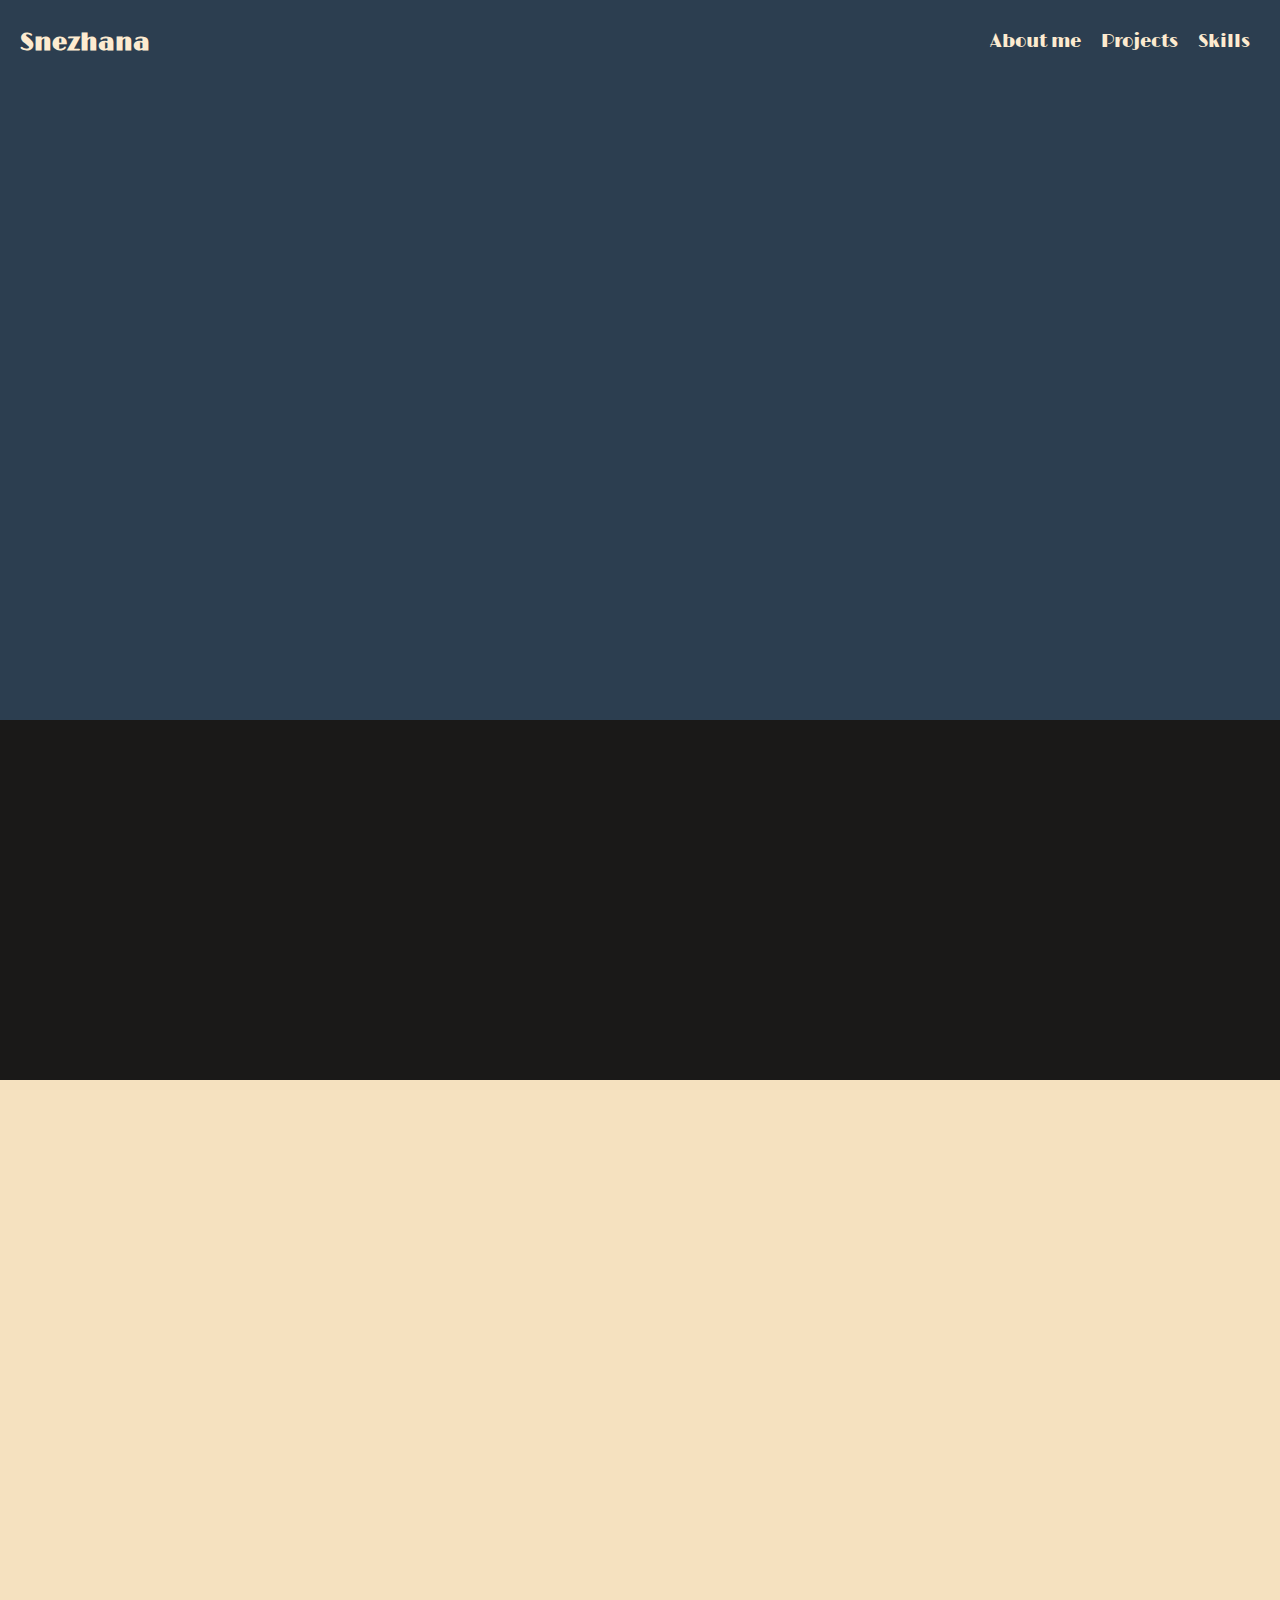
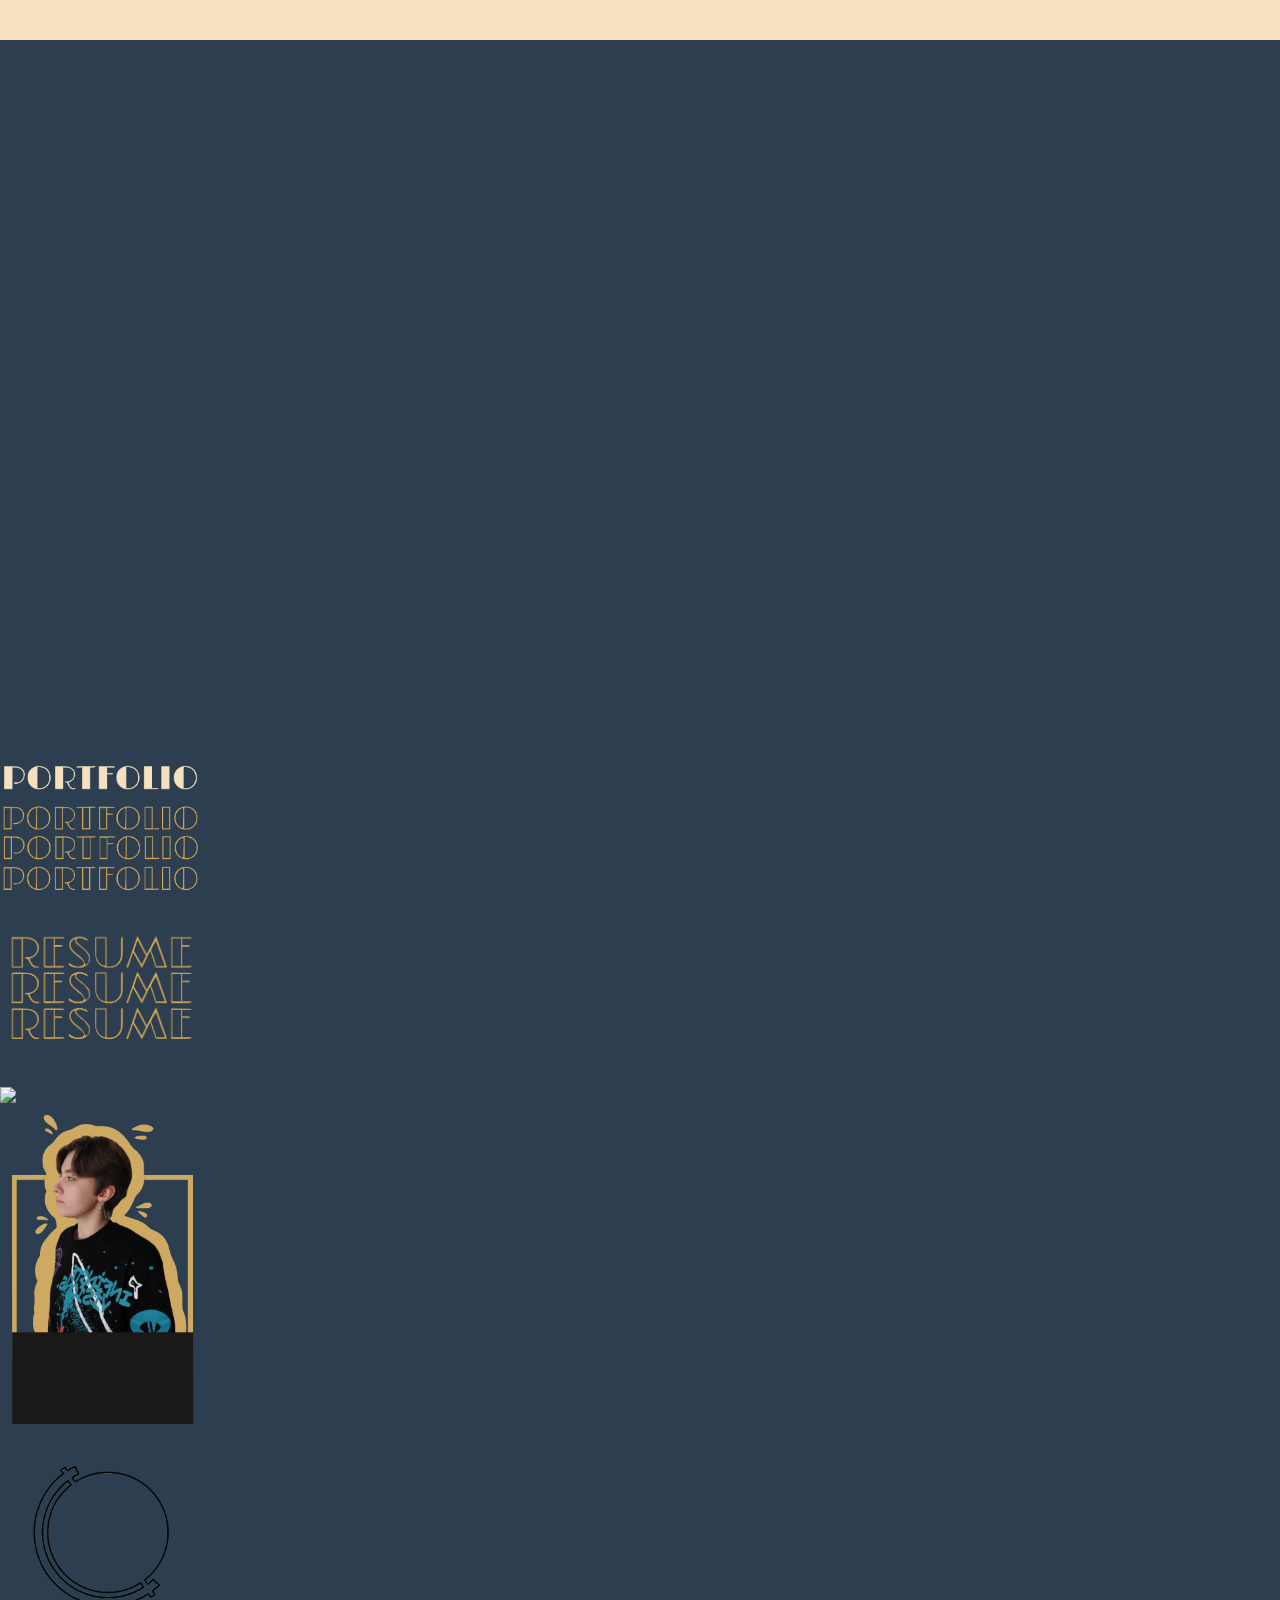
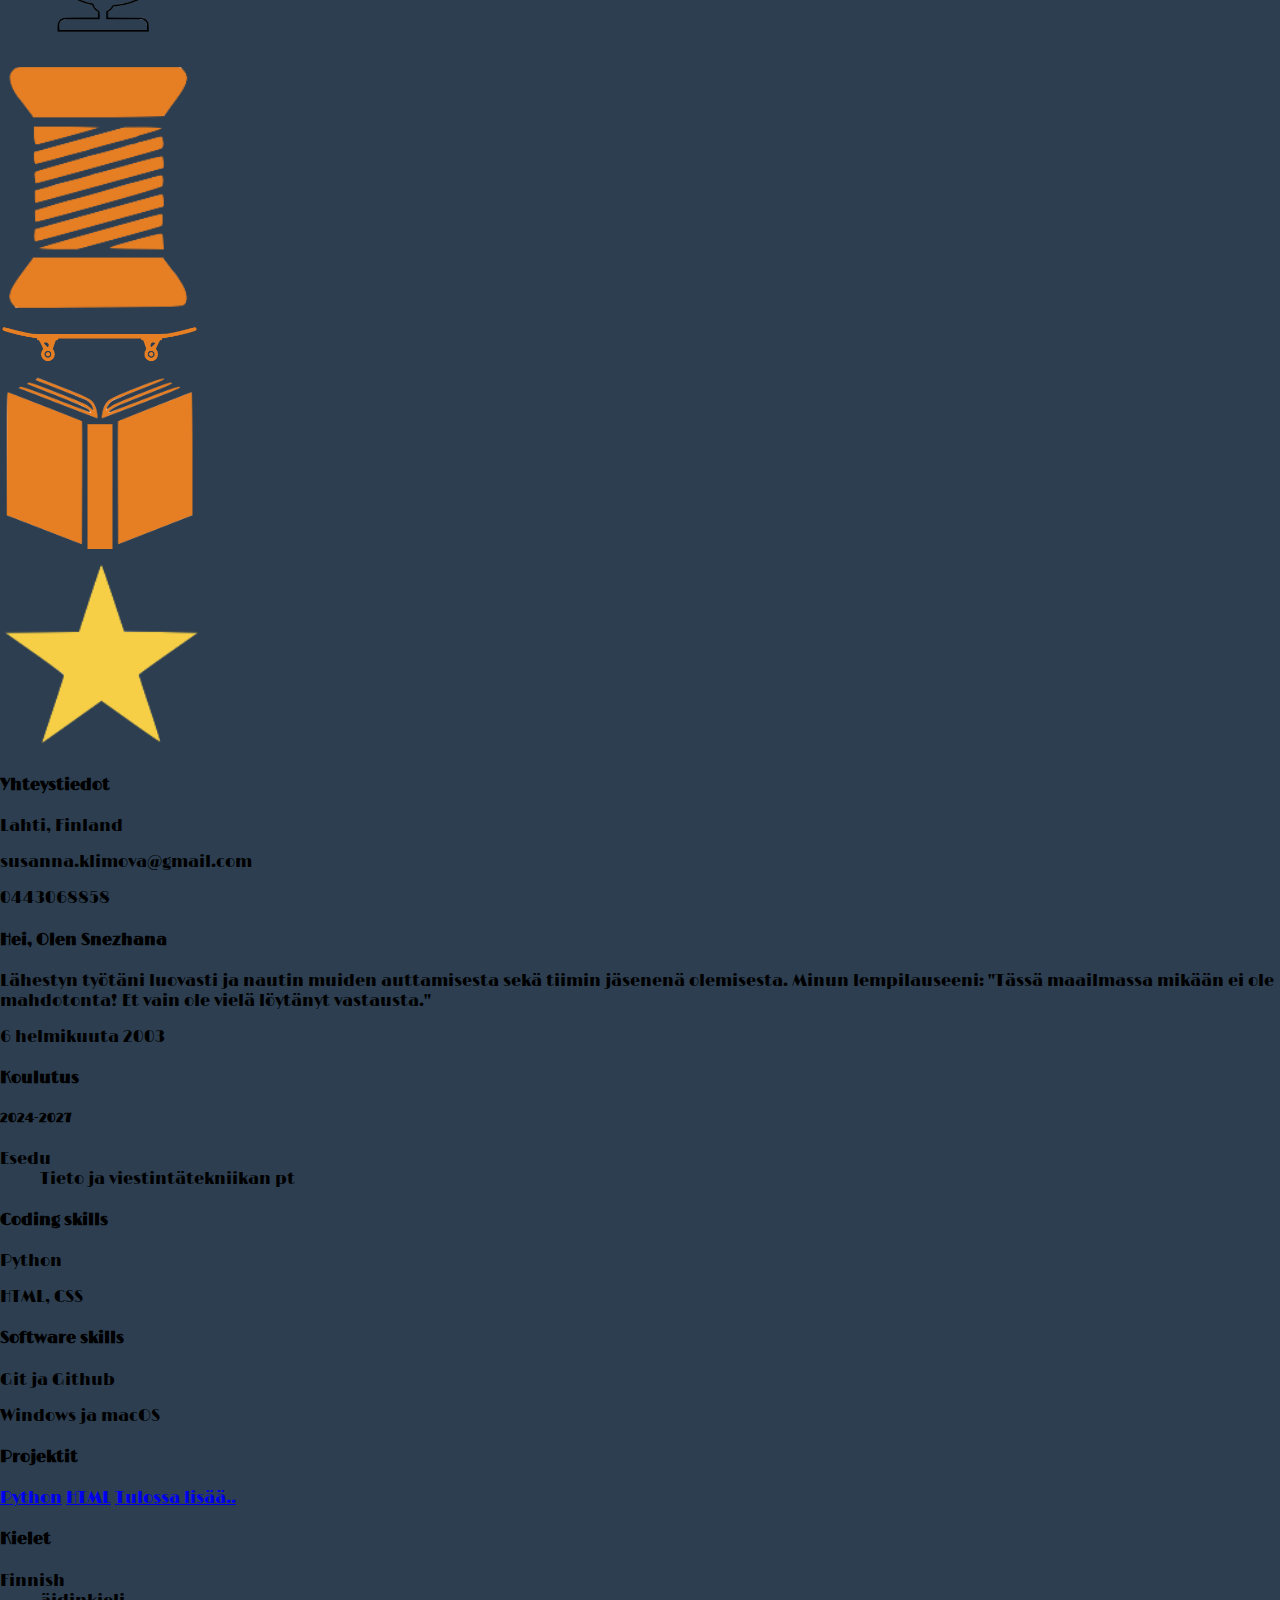
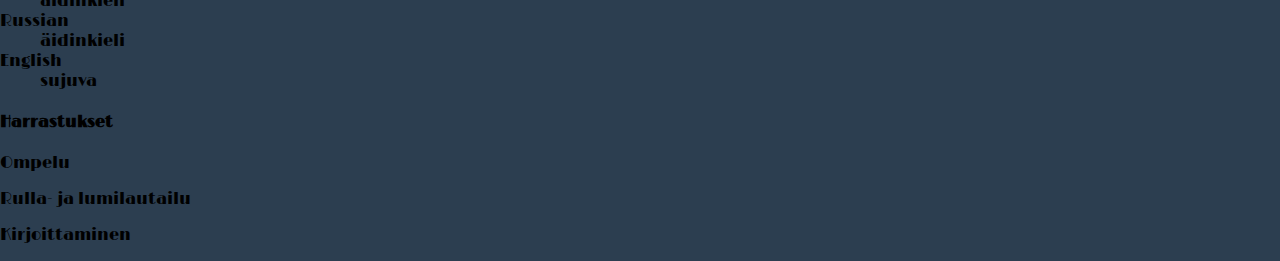
==== index.html @ fdb8ea83 "tausta valmis" ====
<!DOCTYPE html>
<html lang="fi">
<head>
    <meta charset="UTF-8">
    <meta name="viewport" content="width=device-width, initial-scale=1.0">
    <title>Etusivu</title>
    <link rel="stylesheet" href="style.css">
    <link href="https://fonts.googleapis.com/css2?family=Limelight&display=swap" rel="stylesheet">
</head>
<body>
    <!--navbar-->
    <nav class="navbar">
        <a href="index.html" class="navbar-logo">Snezhana</a>
        <ul class="navbar-menu">
            <li><a href="#about">About me</a></li>
            <li><a href="#projects">Projects</a></li>
            <li><a href="#skills">Skills</a></li>
        </ul>
    </nav>

    <!--tästä alkaa sivun sisältö navbarin jälkeen-->
    <div class="content">
        <div class="background">
            <div class="dark-bg"></div>
            <div class="black-line"></div>
            <div class="light-bg"><div id="about"></div></div>
            <div class="dark-bg"></div>
            <div class="light-bg"></div>
            <div class="dark-bg"><div id="projects"></div>
        </div>



        <!--teksti taustakuvat-->
        <div class="portfolio-one-line"><img src="kuvat/PORTFOLIO-one.png"></div>
        <div class="portfolio-bg"><img src="kuvat/PORTFOLIO.png"></div>
        <div class="resume-bg"><img src="kuvat/RESUME.png"></div>

        <!--minun kuvat-->
        <div class="me-main"><img src="kuvat/me-main.png"></div>
        <div class="me-contact"><img src="kuvat/me-contact.png"></div>

        <!--muut yksityiskohta kuvat-->
        <div class="lang-pic"><img src="kuvat/languages.png"></div>
        <div class="sew-pic"><img src="kuvat/ompleu.png"></div>
        <div class="skate-pic"><img src="kuvat/lauta.png"></div>
        <div class="book-pic"><img src="kuvat/kirja.png"></div>
        <div class="star-pic"><img src="kuvat/star.png"></div>


        <!--kaikki tekstit-->
        <div class="contact">
            <h4>Yhteystiedot</h4>
            <p>Lahti, Finland</p>
            <p>susanna.klimova@gmail.com</p>
            <p>0443068858</p>
        </div>

        <div class="about-me">
            <h4>Hei, Olen Snezhana</h4>
            <p>Lähestyn työtäni luovasti ja nautin muiden auttamisesta sekä tiimin jäsenenä olemisesta. 
                Minun lempilauseeni: "Tässä maailmassa mikään ei ole mahdotonta! Et vain ole vielä löytänyt vastausta."</p>
        </div>

        <div class="born">6 helmikuuta 2003</div>

        <div class="education">
            <h4>Koulutus</h4>
            <h5>2024-2027</h5>
            <dl>
                <dt>Esedu</dt>
                    <dd>Tieto ja viestintätekniikan pt</dd>
            </dl>
        </div>

        <div class="coding-kills">
            <h4>Coding skills</h4>
            <p>Python</p>
            <p>HTML, CSS</p>
        </div>

        <div class="software-skills">
            <h4>Software skills</h4>
            <p>Git ja Github</p>
            <p>Windows ja macOS</p>
        </div>

        <div class="projects">
            <h4>Projektit</h4>
            <a href="#">Python</a>
            <a href="#">HTML</a>
            <a href="#">Tulossa lisää..</a>
        </div>

        <div class="language">
            <h4>Kielet</h4>
            <dl>
                <dt>Finnish</dt>
                    <dd>äidinkieli</dd>
                <dt>Russian</dt>
                    <dd>äidinkieli</dd>
                <dt>English</dt>
                    <dd>sujuva</dd>
            </dl>
        </div>

        <div class="hobbies">
            <h4>Harrastukset</h4>
            <p>Ompelu</p>
            <p>Rulla- ja lumilautailu</p>
            <p>Kirjoittaminen</p>
        </div>
    </div>

</body>
</html>
---- style.css ----
body {
    background-color: #2C3E50;
    margin: 0;
    padding: 0;
    box-sizing: border-box;
    font-family:"Limelight", sans-serif;
}

/*navbar*/
.navbar {
    position: fixed;
    top: 0;
    left: 0;
    width: 100vw;
    background-color: #2C3E50;
    padding: 15px 20px;
    display: flex;
    justify-content: space-between;
    z-index: 1000;
    align-items: center;
}

.navbar-menu {
    list-style: none;
    display: flex;
    gap: 20px;
    padding-right: 50px;
}

.navbar-logo {
    color: #FDEBD0;
    font-size: 24px;
    font-weight: bold;
    text-decoration: none;
}


.navbar-menu li {
    display: inline;
}

.navbar-menu a {
    text-decoration: none;
    color: #FDEBD0;
    font-size: 18px;
    transition: color 0.3s ease;
}

.navbar-menu a:hover {
    color: #E67E22;
}




/*väliaikainen, jotta kuvat ei olisi tiellä*/
img {
    width: 200px;
}





/*Taustan väri palkit*/
.background {
    z-index: 2;
}
.dark-bg {
    background-color: #2C3E50;
    height: 80vh;
    width: 100%;
}
.black-line {
    background-color: #1a1918;
    height: 40vh;
    width: 100%;
}
.light-bg {
    background-color: #f5e1bf;
    height: 80vh;
    width: 100%;
}




/*scroll merkitylle kohdalle*/
#about {
    scroll-margin-top: 80px;
}
html {
    scroll-behavior: smooth;
}





/*myöhemmin korjata näkymä puhelimelle!!!*/
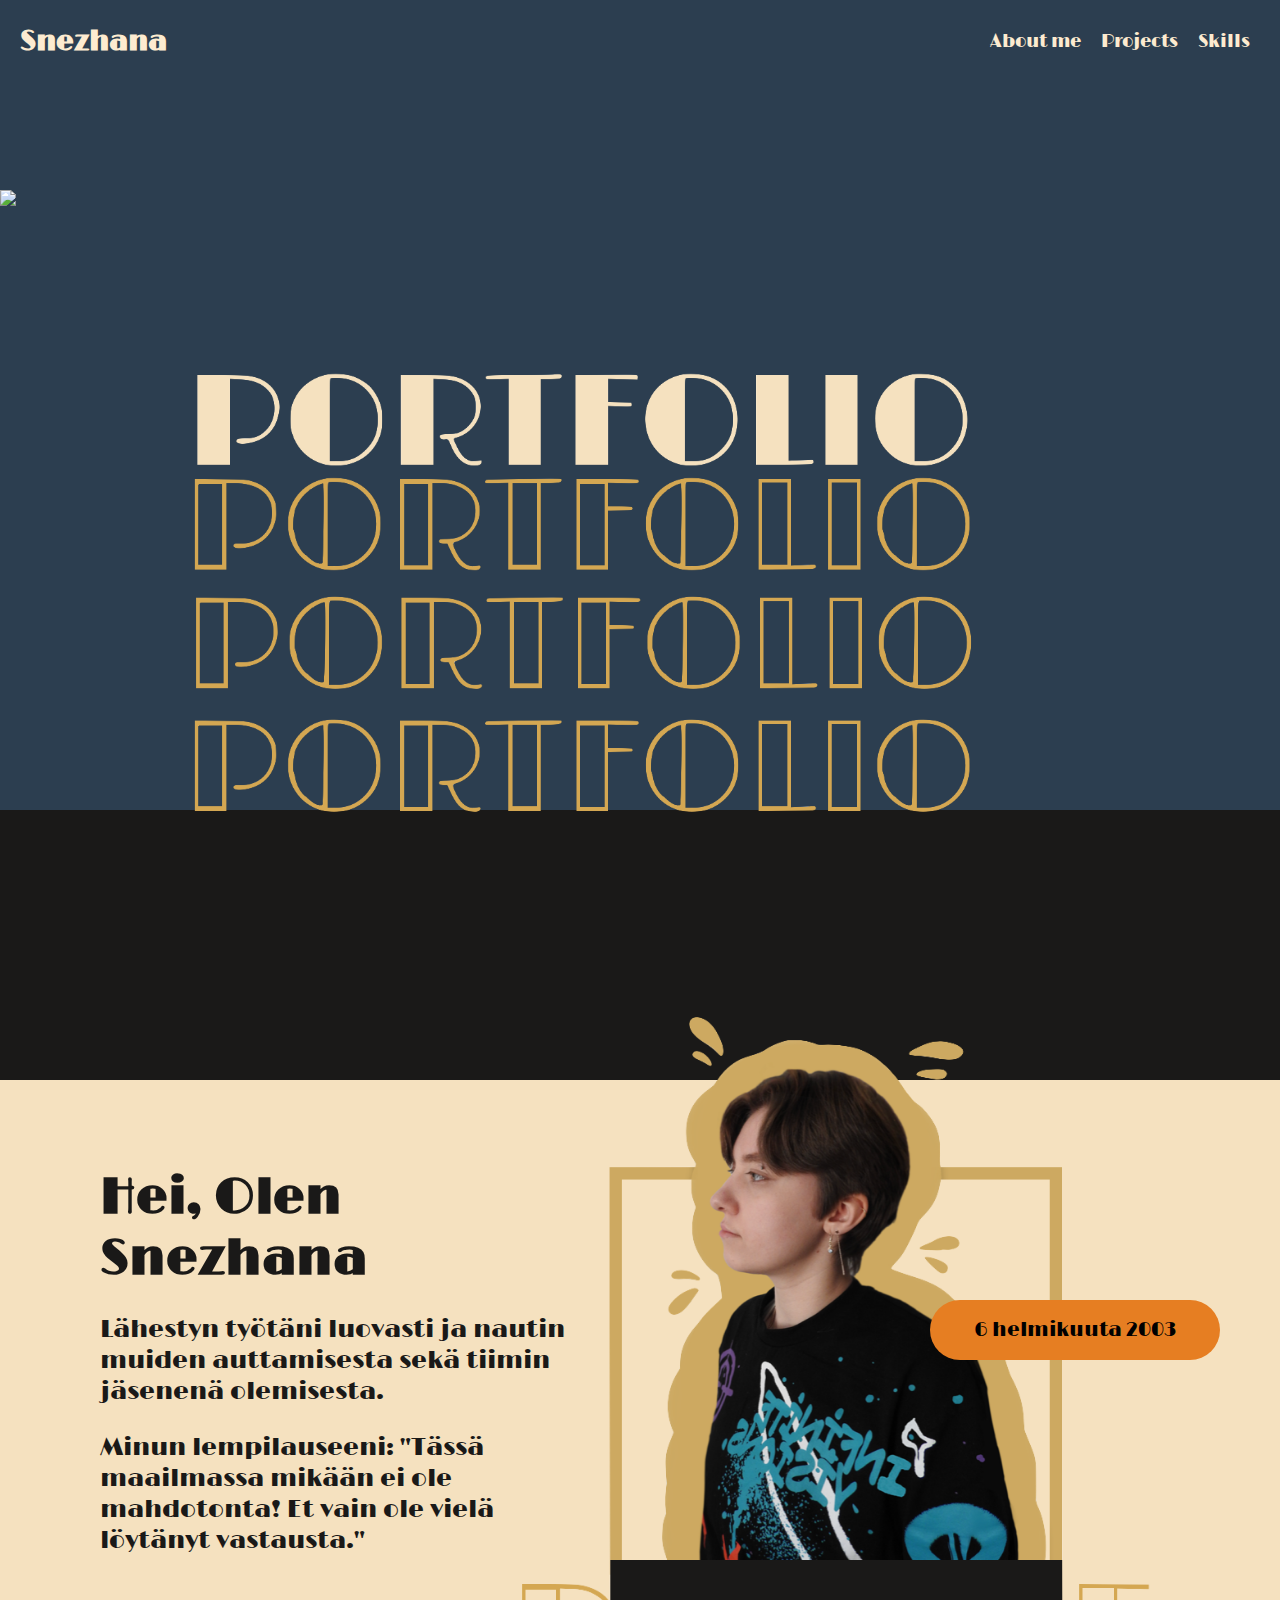
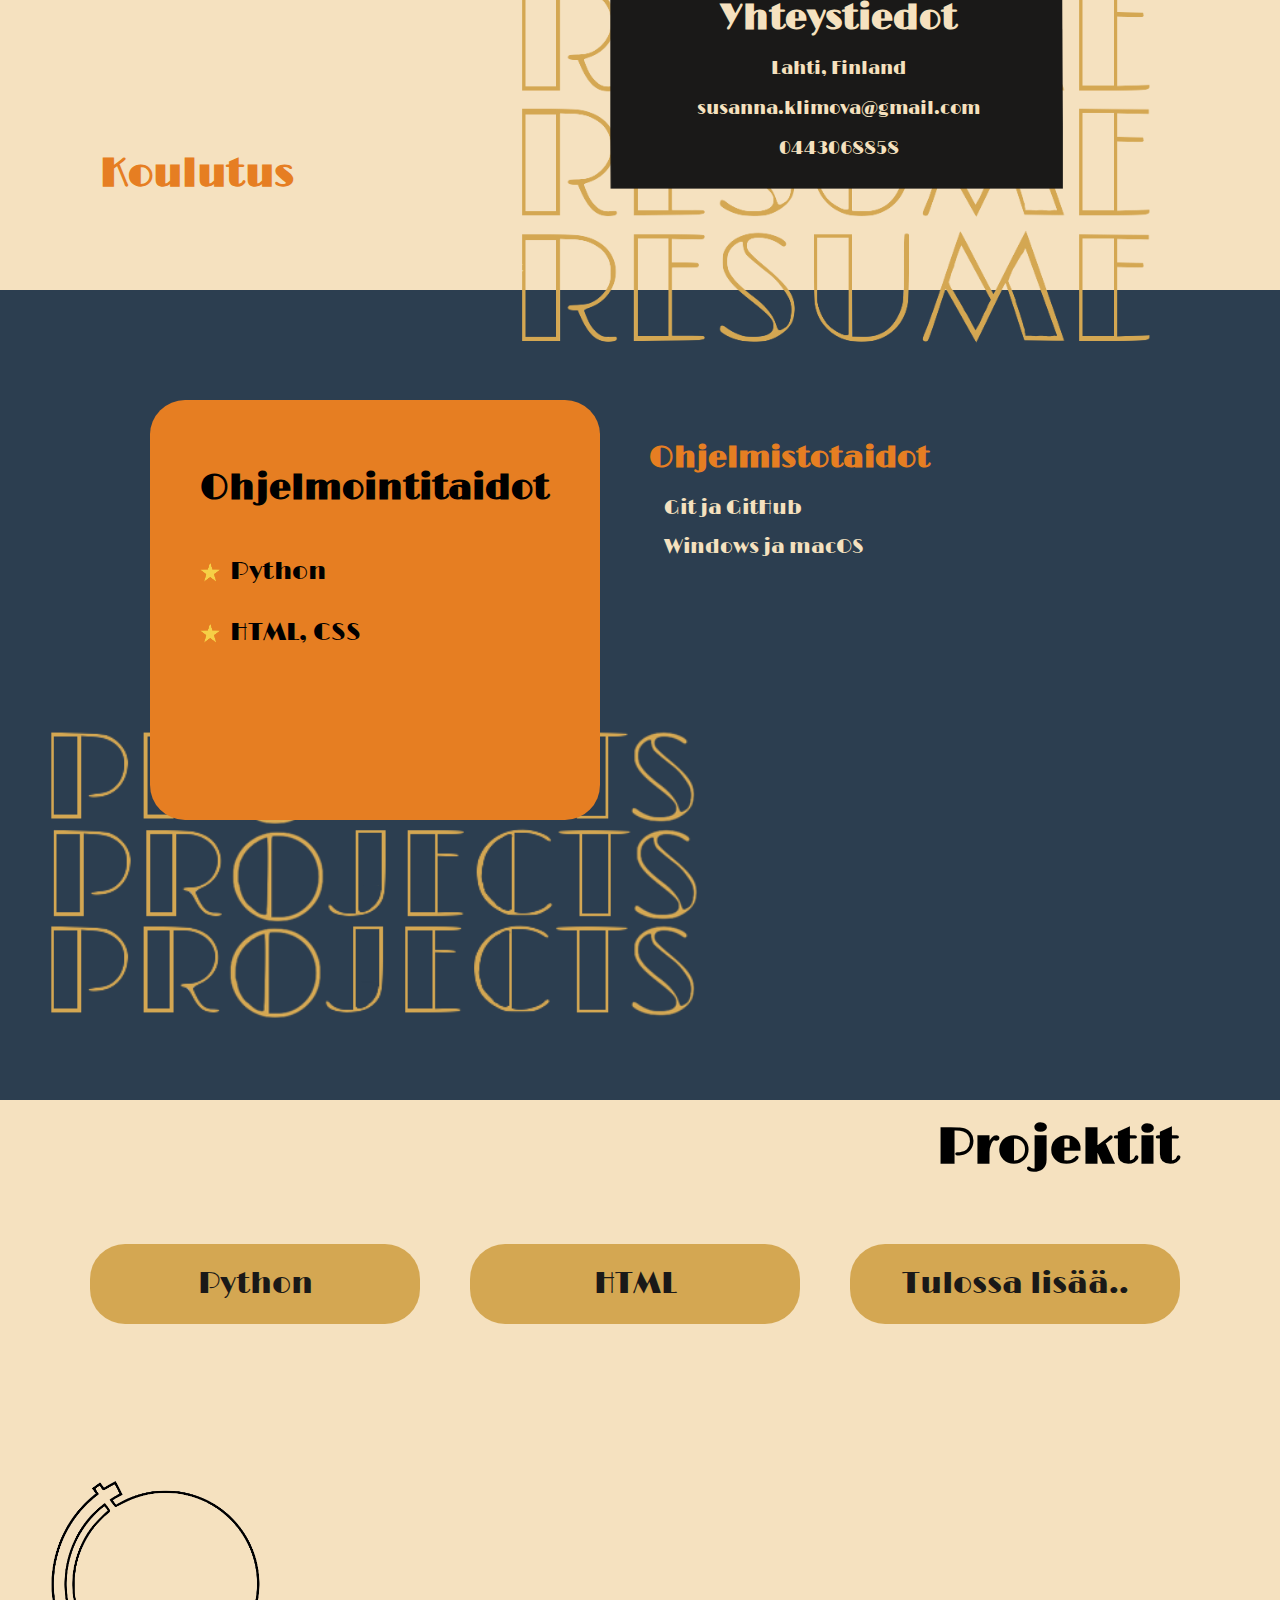
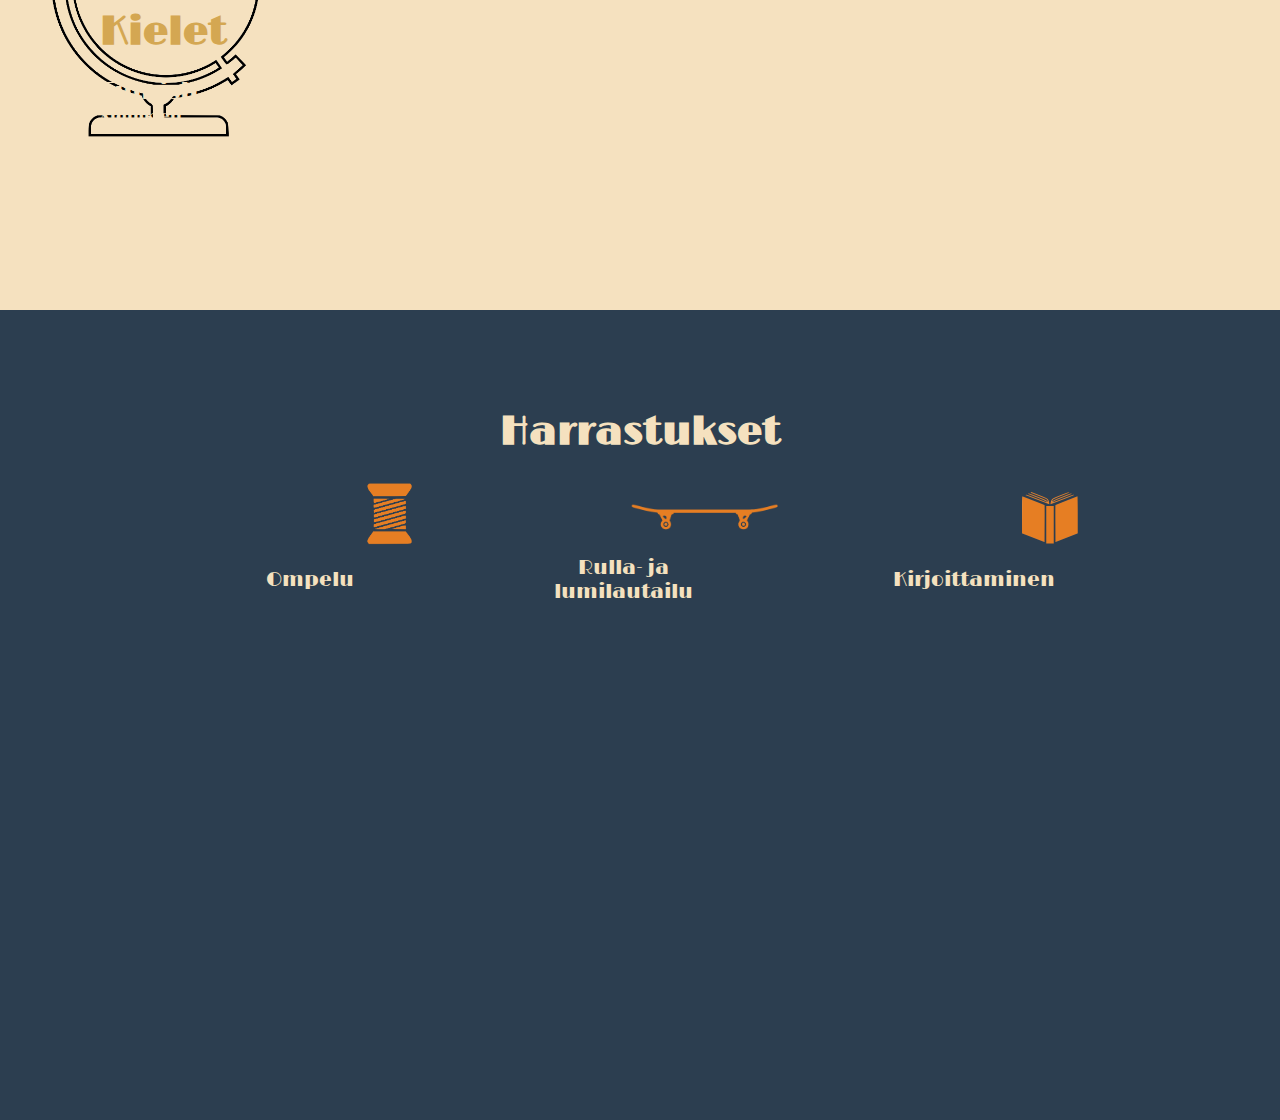
==== commit 2252251b: "kuvat ja tekstit CSS" ====
--- a/index.html
+++ b/index.html
@@ -24,9 +24,9 @@
             <div class="dark-bg"></div>
             <div class="black-line"></div>
             <div class="light-bg"><div id="about"></div></div>
+            <div class="dark-bg"><div id="skills"></div></div>
+            <div class="light-bg"><div id="projects"></div></div>
             <div class="dark-bg"></div>
-            <div class="light-bg"></div>
-            <div class="dark-bg"><div id="projects"></div>
         </div>
 
 
@@ -35,6 +35,7 @@
         <div class="portfolio-one-line"><img src="kuvat/PORTFOLIO-one.png"></div>
         <div class="portfolio-bg"><img src="kuvat/PORTFOLIO.png"></div>
         <div class="resume-bg"><img src="kuvat/RESUME.png"></div>
+        <div class="projects-bg"><img src="kuvat/PROJECTS.png"></div>
 
         <!--minun kuvat-->
         <div class="me-main"><img src="kuvat/me-main.png"></div>
@@ -45,7 +46,6 @@
         <div class="sew-pic"><img src="kuvat/ompleu.png"></div>
         <div class="skate-pic"><img src="kuvat/lauta.png"></div>
         <div class="book-pic"><img src="kuvat/kirja.png"></div>
-        <div class="star-pic"><img src="kuvat/star.png"></div>
 
 
         <!--kaikki tekstit-->
@@ -58,57 +58,77 @@
 
         <div class="about-me">
             <h4>Hei, Olen Snezhana</h4>
-            <p>Lähestyn työtäni luovasti ja nautin muiden auttamisesta sekä tiimin jäsenenä olemisesta. 
-                Minun lempilauseeni: "Tässä maailmassa mikään ei ole mahdotonta! Et vain ole vielä löytänyt vastausta."</p>
+            <p>Lähestyn työtäni luovasti ja nautin muiden auttamisesta sekä tiimin jäsenenä olemisesta.</p>
+            <p>Minun lempilauseeni: "Tässä maailmassa mikään ei ole mahdotonta! Et vain ole vielä löytänyt vastausta."</p>
         </div>
 
         <div class="born">6 helmikuuta 2003</div>
 
         <div class="education">
             <h4>Koulutus</h4>
-            <h5>2024-2027</h5>
-            <dl>
-                <dt>Esedu</dt>
-                    <dd>Tieto ja viestintätekniikan pt</dd>
-            </dl>
+            <div class="schools">
+                <h5>2024-2027</h5>
+                <dl>
+                    <dt>Esedu</dt>
+                        <dd>Tieto ja viestintätekniikan pt</dd>
+                </dl>
+            </div>
         </div>
 
-        <div class="coding-kills">
-            <h4>Coding skills</h4>
-            <p>Python</p>
-            <p>HTML, CSS</p>
+        <div class="coding-skills">
+            <h4>Ohjelmointitaidot</h4>
+            <ul>
+                <li>Python</li>
+                <li>HTML, CSS</li>
+            </ul>
         </div>
 
         <div class="software-skills">
-            <h4>Software skills</h4>
-            <p>Git ja Github</p>
-            <p>Windows ja macOS</p>
+            <h4>Ohjelmistotaidot</h4>
+            <ul>
+                <li>Git ja GitHub</li>
+                <li>Windows ja macOS</li>
+            </ul>
         </div>
-
+        
         <div class="projects">
             <h4>Projektit</h4>
-            <a href="#">Python</a>
-            <a href="#">HTML</a>
-            <a href="#">Tulossa lisää..</a>
+            <div class="project-links">
+                <a href="#">Python</a>
+                <a href="#">HTML</a>
+                <a href="#">Tulossa lisää..</a>
+            </div>
         </div>
 
         <div class="language">
             <h4>Kielet</h4>
-            <dl>
-                <dt>Finnish</dt>
-                    <dd>äidinkieli</dd>
-                <dt>Russian</dt>
-                    <dd>äidinkieli</dd>
-                <dt>English</dt>
-                    <dd>sujuva</dd>
-            </dl>
-        </div>
+            <div class="lang-flex">
+                <dl>
+                    <div class="row">
+                        <dt>Finnish</dt>
+                        <dd>Äidinkieli</dd>
+                    </div>
+                    <div class="row">
+                        <dt>Russian</dt>
+                        <dd>Äidinkieli</dd>
+                    </div>
+                    <div class="row">
+                        <dt>English</dt>
+                        <dd>Sujuva</dd>
+                    </div>
+                </dl>
+            </div>
+        </div>        
 
         <div class="hobbies">
             <h4>Harrastukset</h4>
-            <p>Ompelu</p>
-            <p>Rulla- ja lumilautailu</p>
-            <p>Kirjoittaminen</p>
+            <div class="hobby-flex">
+                <ul>
+                    <li>Ompelu</li>
+                    <li>Rulla- ja lumilautailu</li>
+                    <li>Kirjoittaminen</li>
+                </ul>
+            </div>
         </div>
     </div>
 
--- a/style.css
+++ b/style.css
@@ -29,7 +29,7 @@
 
 .navbar-logo {
     color: #FDEBD0;
-    font-size: 24px;
+    font-size: 28px;
     font-weight: bold;
     text-decoration: none;
 }
@@ -53,13 +53,6 @@
 
 
 
-/*väliaikainen, jotta kuvat ei olisi tiellä*/
-img {
-    width: 200px;
-}
-
-
-
 
 
 /*Taustan väri palkit*/
@@ -68,17 +61,17 @@
 }
 .dark-bg {
     background-color: #2C3E50;
-    height: 80vh;
+    height: 90vh;
     width: 100%;
 }
 .black-line {
     background-color: #1a1918;
-    height: 40vh;
+    height: 30vh;
     width: 100%;
 }
 .light-bg {
     background-color: #f5e1bf;
-    height: 80vh;
+    height: 90vh;
     width: 100%;
 }
 
@@ -89,12 +82,316 @@
 #about {
     scroll-margin-top: 80px;
 }
+#projects {
+    scroll-margin-top: 80px;
+}
+#skills {
+    scroll-margin-top: 81px;
+}
+
 html {
     scroll-behavior: smooth;
 }
 
 
 
+/*kuvat*/
+.portfolio-one-line img {
+    position: absolute;
+    top: 350px;
+    right: 300px;
+    width: 800px;
+    z-index: 4;
+}
+
+.portfolio-bg img{
+    position: absolute;
+    top: 460px;
+    right: 300px;
+    width: 800px;
+    z-index: 2;
+}
+
+.resume-bg img{
+    position: absolute;
+    top: 1450px;
+    right: 100px;
+    width: 700px;
+}
+
+.projects-bg img{
+    position: absolute;
+    top: 2300px;
+    left: 20px;
+    width: 700px;
+}
+
+
+
+.me-main img {
+    position: absolute;
+    top: 190px;
+    left: 0px;
+    width: 550px;
+    z-index: 3;
+}
+.me-contact img {
+    position: absolute;
+    top: 1000px;
+    right: 200px;
+    width: 500px;
+}
+
+
+
+/*yksityiskohta kuvat*/
+.lang-pic img {
+    position: absolute;
+    top: 3080px;
+    left: 50px;
+    width: 210px;
+}
+.sew-pic img {
+    position: absolute;
+    top:3680px;
+    left: 365px;
+    width: 50px;
+}
+.skate-pic img {
+    position: absolute;
+    top:3700px;
+    left: 630px;
+    width: 150px;
+}
+.book-pic img {
+    position: absolute;
+    top:3690px;
+    left: 1020px;
+    width: 60px;
+}
+
+
+
+/*tekstit*/
+.contact {
+    position: absolute;
+    top:1350px;
+    right: 100px;
+    color: #f5e1bf;
+    padding: 200px;
+    font-size: 18px;
+    text-align: center;
+}
+.contact h4 {
+    font-size: 35px;
+    margin-bottom: 0;
+}
+
+
+.about-me {
+    position: absolute;
+    top:1100px;
+    left: 100px;
+    color:#1a1918;
+    text-align: left;
+    width: 500px;
+    font-size: 25px;
+}
+.about-me h4 {
+    font-size: 50px;
+    margin-bottom: 0;
+}
+.born {
+    position: absolute;
+    text-align: center;
+    width: 250px;
+    height: 20px;
+    line-height: 20px;
+    top:1300px;
+    right: 60px;
+    font-size: 20px;
+    padding: 20px;
+    background-color: #E67E22;
+    border-radius: 35px;
+}
+
+
+
+.education {
+    position: absolute;
+    top:1750px;
+    left:100px;
+    text-align: left;
+    font-size: 15px;
+    color:#f5e1bf;
+}
+.education h4{
+    font-size: 40px;
+    color:#E67E22;
+    margin: 0px;
+}
+.education h5 {
+    font-size: 25px;
+}
+.education p {
+    padding-top: 30px;
+}
+.schools {
+    display: flex;
+    flex-direction: row;
+    gap: 50px;
+    align-items:center;
+}
+.education dt {
+    font-size: 20px;
+}
+.education dd {
+    margin-left: 0px;
+}
+
+
+
+
+.coding-skills {
+    position: absolute;
+    top:2000px;
+    left:150px;
+    text-align: left;
+    font-size: 20px;
+    width: 400px;
+    height: 400px;
+    font-size: 25px;
+    background-color: #E67E22;
+    border-radius: 35px;
+    padding-top:20px;
+    padding-left: 50px;
+}
+
+.coding-skills h4 {
+    font-size: 35px;
+}
+.coding-skills ul {
+    list-style: none;
+    margin: 0;
+    padding: 0;
+}
+.coding-skills li {
+    margin-bottom: 30px;
+    background: url('/kuvat/star.png')no-repeat left center;
+    padding-left: 30px;
+    background-size: 20px 20px;
+}
+
+
+.software-skills {
+    position: absolute;
+    top:2000px;
+    right:350px;
+    text-align: left;
+    font-size: 20px;
+    color:#f5e1bf
+}
+
+.software-skills h4 {
+    font-size: 30px;
+    margin-bottom: 0;
+    color:#E67E22;
+}
+
+.software-skills ul {
+    list-style-type: none;
+    padding-left: 15px;
+    padding-bottom: 20px;
+}
+.software-skills li {
+    margin-bottom: 15px;
+}
+
+
+
+.projects {
+    position: absolute;
+    top: 2650px;
+    right: 100px;
+    text-align: right;
+    font-size: 50px;
+}
+.project-links {
+    display: flex;
+    flex-direction: row;
+    gap: 50px;
+    align-items:center;
+}
+.project-links a {
+    font-size: 30px;
+    text-align: center;
+    line-height: 50px;
+    background-color: #d4a752;
+    padding: 15px;
+    border-radius: 35px;
+    width: 300px;
+    height: 50px;
+    text-decoration: none;
+    color:#1a1918;
+}
+
+.project-links a:hover {
+    background-color: #E67E22;
+}
+
+.language {
+    position: absolute;
+    top:3155px;
+    left: 100px;
+    text-align: left;
+    font-size: 20px;
+    color:#f5e1bf;
+}
+
+.language h4 {
+    font-size: 40px;
+    color:#d4a752;
+    margin-bottom: 0;
+}
+.lang-flex dl{
+    display: flex;
+    flex-direction: row;
+    gap: 50px;
+    align-items:center;
+}
+.row dt {
+    font-size: 25px;
+}
+.row dd{
+    margin-left: 0;
+    font-size: 15px;
+}
+
+
+.hobbies {
+    position: absolute;
+    top: 3555px;
+    left: 50%;
+    transform: translate(-50%);
+    color: #f5e1bf;
+    text-align: center;
+    font-size: 20px;
+}
+.hobbies h4 {
+    font-size: 40px;
+    margin-bottom: 100px;
+}
+
+.hobby-flex ul{
+    display: flex;
+    flex-direction: row;
+    gap: 200px;
+    align-items:center;
+}
+.hobby-flex li {
+    list-style-type: none;
+}
+
 
 
 /*myöhemmin korjata näkymä puhelimelle!!!*/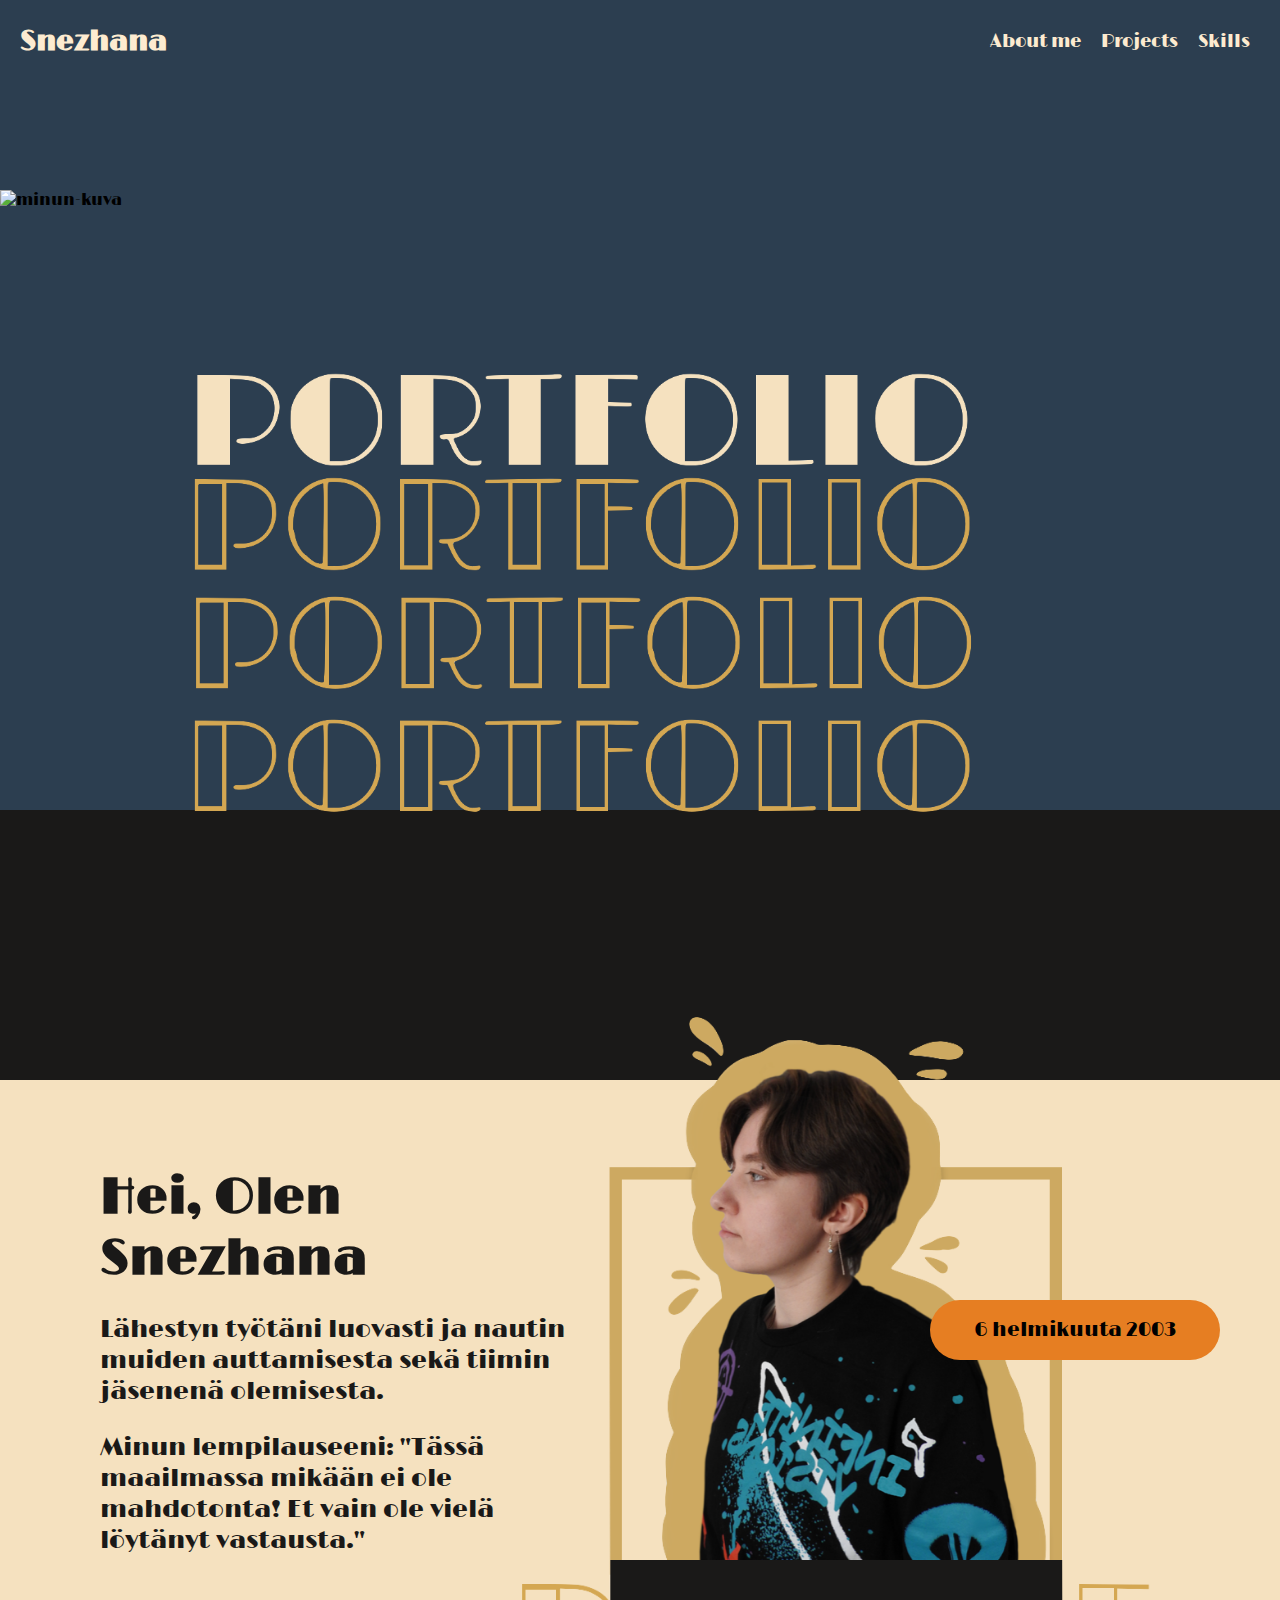
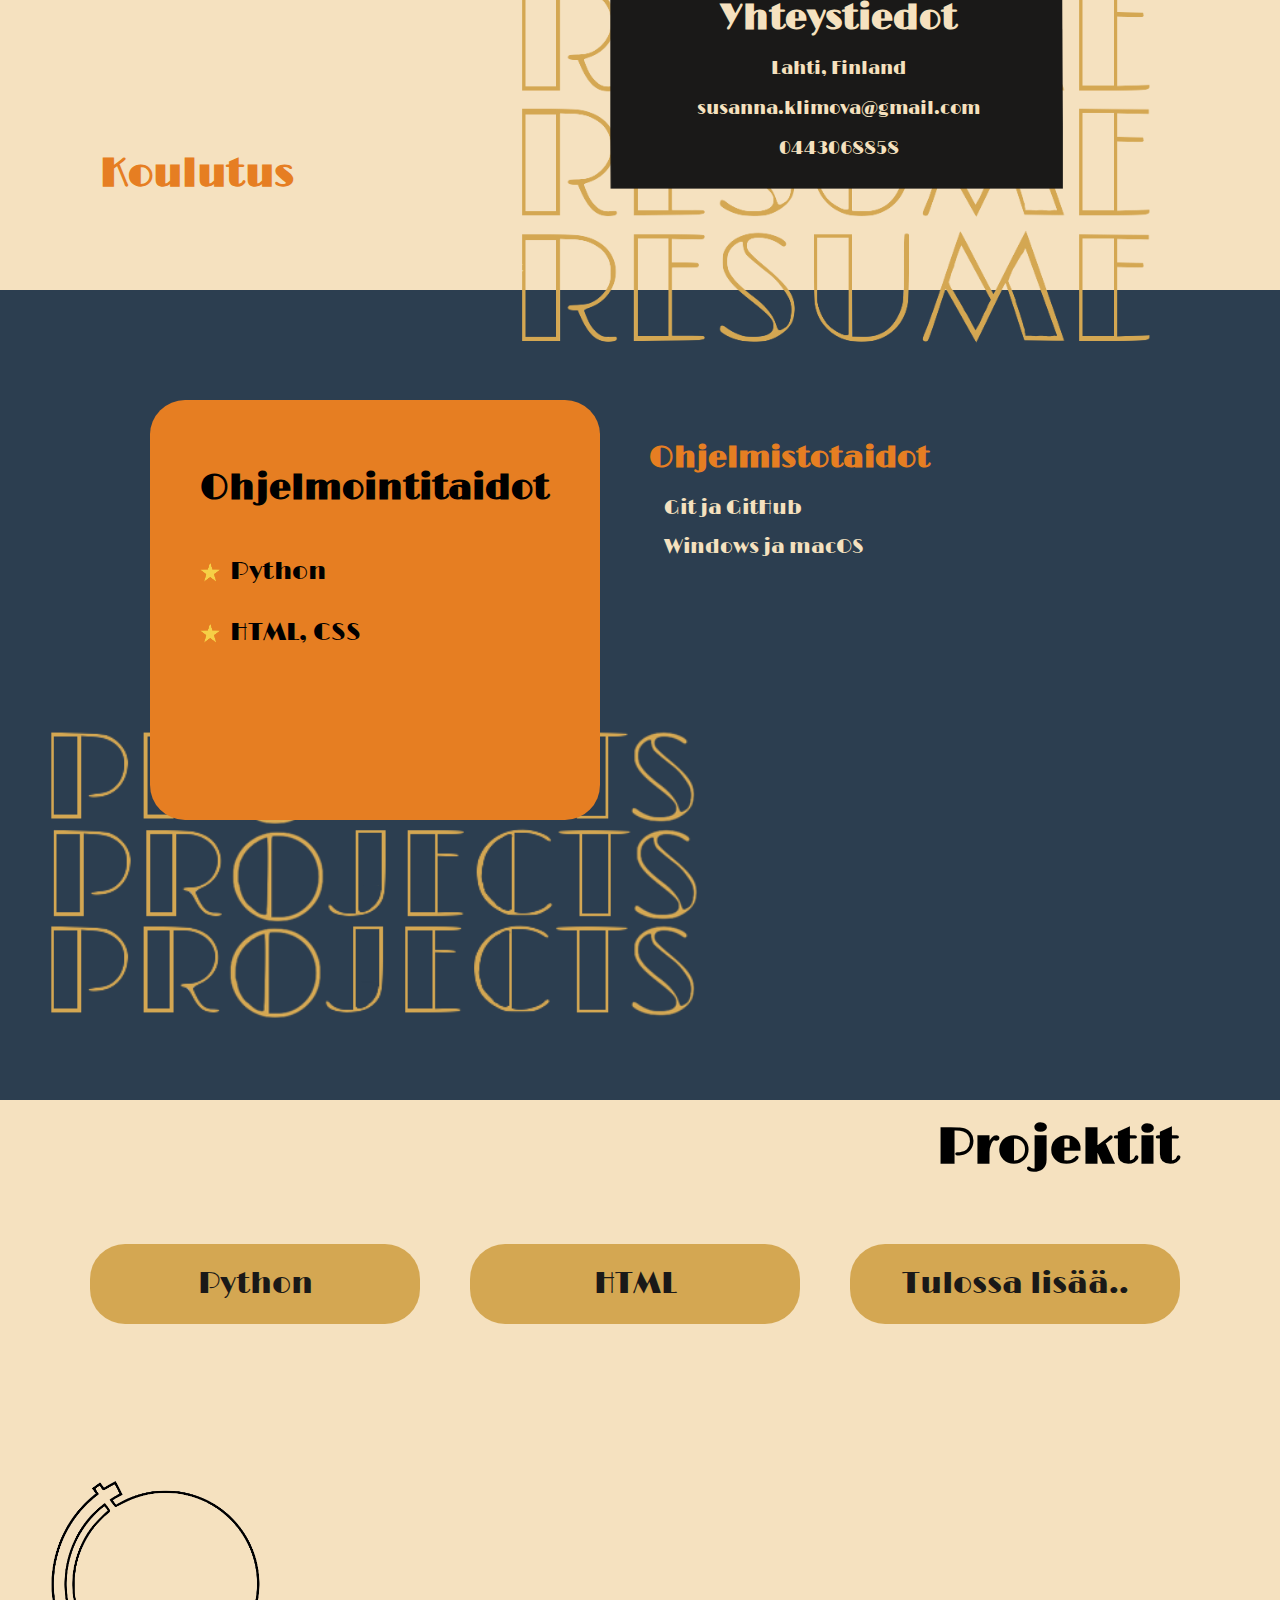
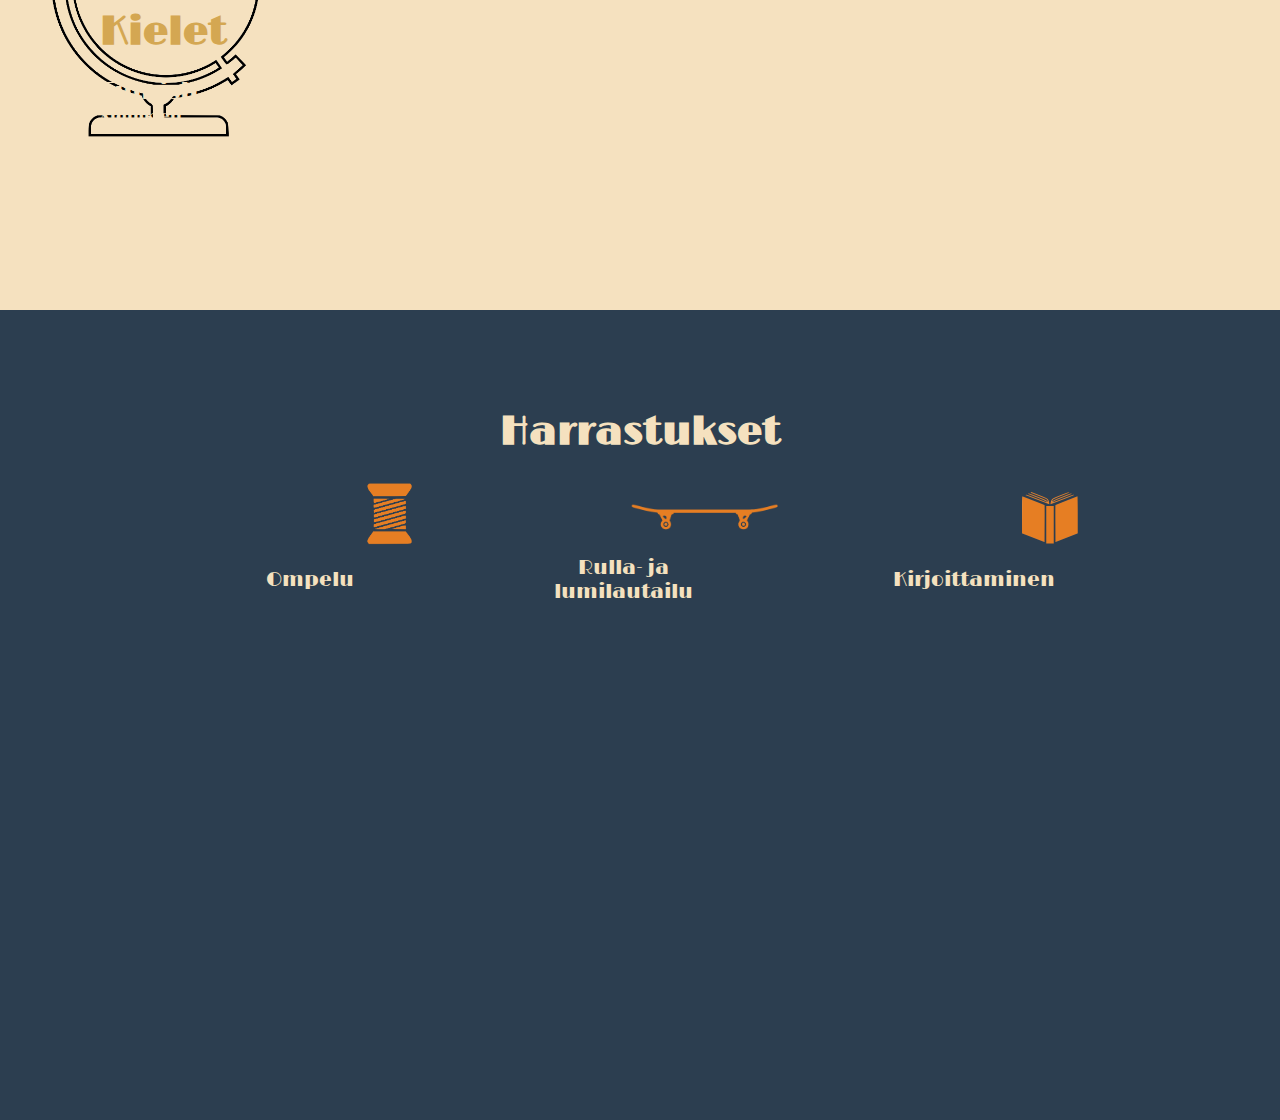
==== commit 84e2a9b8: "virheet korjattu" ====
--- a/index.html
+++ b/index.html
@@ -4,7 +4,8 @@
     <meta charset="UTF-8">
     <meta name="viewport" content="width=device-width, initial-scale=1.0">
     <title>Etusivu</title>
-    <link rel="stylesheet" href="style.css">
+    <link rel="stylesheet" href="style-folder/style.css">
+    <link rel="stylesheet" href="style-folder/mobile.css">
     <link href="https://fonts.googleapis.com/css2?family=Limelight&display=swap" rel="stylesheet">
 </head>
 <body>
@@ -32,20 +33,20 @@
 
 
         <!--teksti taustakuvat-->
-        <div class="portfolio-one-line"><img src="kuvat/PORTFOLIO-one.png"></div>
-        <div class="portfolio-bg"><img src="kuvat/PORTFOLIO.png"></div>
-        <div class="resume-bg"><img src="kuvat/RESUME.png"></div>
-        <div class="projects-bg"><img src="kuvat/PROJECTS.png"></div>
+        <div class="portfolio-one-line"><img src="kuvat/PORTFOLIO-one.png" alt="portfolio-one-line-bg"></div>
+        <div class="portfolio-bg"><img src="kuvat/PORTFOLIO.png" alt="portfolio-bg"></div>
+        <div class="resume-bg"><img src="kuvat/RESUME.png" alt="resume-bg"></div>
+        <div class="projects-bg"><img src="kuvat/PROJECTS.png" alt="projects-bg"></div>
 
         <!--minun kuvat-->
-        <div class="me-main"><img src="kuvat/me-main.png"></div>
-        <div class="me-contact"><img src="kuvat/me-contact.png"></div>
+        <div class="me-main"><img src="kuvat/me-main.png" alt="minun-kuva"></div>
+        <div class="me-contact"><img src="kuvat/me-contact.png" alt="minun-kontaktit"></div>
 
         <!--muut yksityiskohta kuvat-->
-        <div class="lang-pic"><img src="kuvat/languages.png"></div>
-        <div class="sew-pic"><img src="kuvat/ompleu.png"></div>
-        <div class="skate-pic"><img src="kuvat/lauta.png"></div>
-        <div class="book-pic"><img src="kuvat/kirja.png"></div>
+        <div class="lang-pic"><img src="kuvat/languages.png" alt="maapallo"></div>
+        <div class="sew-pic"><img src="kuvat/ompleu.png" alt="ompelu"></div>
+        <div class="skate-pic"><img src="kuvat/lauta.png" alt="lauta"></div>
+        <div class="book-pic"><img src="kuvat/kirja.png" alt="kirja"></div>
 
 
         <!--kaikki tekstit-->
@@ -90,12 +91,12 @@
                 <li>Windows ja macOS</li>
             </ul>
         </div>
-        
+
         <div class="projects">
             <h4>Projektit</h4>
             <div class="project-links">
-                <a href="#">Python</a>
-                <a href="#">HTML</a>
+                <a href="python-projects/py-projects.html">Python</a>
+                <a href="html-projects/html-projects.html">HTML</a>
                 <a href="#">Tulossa lisää..</a>
             </div>
         </div>
--- a/style-folder/style.css
+++ b/style-folder/style.css
@@ -0,0 +1,399 @@
+body {
+    background-color: #2C3E50;
+    margin: 0;
+    padding: 0;
+    box-sizing: border-box;
+    font-family:"Limelight", sans-serif;
+}
+
+/*navbar*/
+.navbar {
+    position: fixed;
+    top: 0;
+    left: 0;
+    width: 100vw;
+    background-color: #2C3E50;
+    padding: 15px 20px;
+    display: flex;
+    justify-content: space-between;
+    z-index: 1000;
+    align-items: center;
+}
+
+.navbar-menu {
+    list-style: none;
+    display: flex;
+    gap: 20px;
+    padding-right: 50px;
+}
+
+.navbar-logo {
+    color: #FDEBD0;
+    font-size: 28px;
+    font-weight: bold;
+    text-decoration: none;
+}
+
+
+.navbar-menu li {
+    display: inline;
+}
+
+.navbar-menu a {
+    text-decoration: none;
+    color: #FDEBD0;
+    font-size: 18px;
+    transition: color 0.3s ease;
+}
+
+.navbar-menu a:hover {
+    color: #E67E22;
+}
+
+
+
+
+
+
+/*Taustan väri palkit*/
+.background {
+    z-index: 2;
+}
+.dark-bg {
+    background-color: #2C3E50;
+    height: 90vh;
+    width: 100%;
+}
+.black-line {
+    background-color: #1a1918;
+    height: 30vh;
+    width: 100%;
+}
+.light-bg {
+    background-color: #f5e1bf;
+    height: 90vh;
+    width: 100%;
+}
+
+
+
+
+/*scroll merkitylle kohdalle*/
+#about {
+    scroll-margin-top: 80px;
+}
+#projects {
+    scroll-margin-top: 80px;
+}
+#skills {
+    scroll-margin-top: 81px;
+}
+
+html {
+    scroll-behavior: smooth;
+}
+
+
+
+/*kuvat*/
+.portfolio-one-line img {
+    position: absolute;
+    top: 350px;
+    right: 300px;
+    width: 800px;
+    z-index: 4;
+}
+
+.portfolio-bg img{
+    position: absolute;
+    top: 460px;
+    right: 300px;
+    width: 800px;
+    z-index: 2;
+}
+
+.resume-bg img{
+    position: absolute;
+    top: 1450px;
+    right: 100px;
+    width: 700px;
+}
+
+.projects-bg img{
+    position: absolute;
+    top: 2300px;
+    left: 20px;
+    width: 700px;
+}
+
+
+
+.me-main img {
+    position: absolute;
+    top: 190px;
+    left: 0px;
+    width: 550px;
+    z-index: 3;
+}
+.me-contact img {
+    position: absolute;
+    top: 1000px;
+    right: 200px;
+    width: 500px;
+}
+
+
+
+/*yksityiskohta kuvat*/
+.lang-pic img {
+    position: absolute;
+    top: 3080px;
+    left: 50px;
+    width: 210px;
+}
+.sew-pic img {
+    position: absolute;
+    top:3680px;
+    left: 365px;
+    width: 50px;
+}
+.skate-pic img {
+    position: absolute;
+    top:3700px;
+    left: 630px;
+    width: 150px;
+}
+.book-pic img {
+    position: absolute;
+    top:3690px;
+    left: 1020px;
+    width: 60px;
+}
+
+
+
+/*tekstit*/
+.contact {
+    position: absolute;
+    top:1350px;
+    right: 100px;
+    color: #f5e1bf;
+    padding: 200px;
+    font-size: 18px;
+    text-align: center;
+}
+.contact h4 {
+    font-size: 35px;
+    margin-bottom: 0;
+}
+
+
+.about-me {
+    position: absolute;
+    top:1100px;
+    left: 100px;
+    color:#1a1918;
+    text-align: left;
+    width: 500px;
+    font-size: 25px;
+}
+.about-me h4 {
+    font-size: 50px;
+    margin-bottom: 0;
+}
+.born {
+    position: absolute;
+    text-align: center;
+    width: 250px;
+    height: 20px;
+    line-height: 20px;
+    top:1300px;
+    right: 60px;
+    font-size: 20px;
+    padding: 20px;
+    background-color: #E67E22;
+    border-radius: 35px;
+}
+
+
+
+.education {
+    position: absolute;
+    top:1750px;
+    left:100px;
+    text-align: left;
+    font-size: 15px;
+    color:#f5e1bf;
+}
+.education h4{
+    font-size: 40px;
+    color:#E67E22;
+    margin: 0px;
+}
+.education h5 {
+    font-size: 25px;
+}
+.education p {
+    padding-top: 30px;
+}
+.schools {
+    display: flex;
+    flex-direction: row;
+    gap: 50px;
+    align-items:center;
+}
+.education dt {
+    font-size: 20px;
+}
+.education dd {
+    margin-left: 0px;
+}
+
+
+
+
+.coding-skills {
+    position: absolute;
+    top:2000px;
+    left:150px;
+    text-align: left;
+    font-size: 20px;
+    width: 400px;
+    height: 400px;
+    font-size: 25px;
+    background-color: #E67E22;
+    border-radius: 35px;
+    padding-top:20px;
+    padding-left: 50px;
+}
+
+.coding-skills h4 {
+    font-size: 35px;
+}
+.coding-skills ul {
+    list-style: none;
+    margin: 0;
+    padding: 0;
+}
+.coding-skills li {
+    margin-bottom: 30px;
+    background: url('/kuvat/star.png')no-repeat left center;
+    padding-left: 30px;
+    background-size: 20px 20px;
+}
+
+
+.software-skills {
+    position: absolute;
+    top:2000px;
+    right:350px;
+    text-align: left;
+    font-size: 20px;
+    color:#f5e1bf
+}
+
+.software-skills h4 {
+    font-size: 30px;
+    margin-bottom: 0;
+    color:#E67E22;
+}
+
+.software-skills ul {
+    list-style-type: none;
+    padding-left: 15px;
+    padding-bottom: 20px;
+}
+.software-skills li {
+    margin-bottom: 15px;
+}
+
+
+
+.projects {
+    position: absolute;
+    top: 2650px;
+    right: 100px;
+    text-align: right;
+    font-size: 50px;
+}
+.project-links {
+    display: flex;
+    flex-direction: row;
+    gap: 50px;
+    align-items:center;
+}
+.project-links a {
+    font-size: 30px;
+    text-align: center;
+    line-height: 50px;
+    background-color: #d4a752;
+    padding: 15px;
+    border-radius: 35px;
+    width: 300px;
+    height: 50px;
+    text-decoration: none;
+    color:#1a1918;
+}
+
+.project-links a:hover {
+    background-color: #E67E22;
+}
+
+
+
+.language {
+    position: absolute;
+    top:3155px;
+    left: 100px;
+    text-align: left;
+    font-size: 20px;
+    color:#f5e1bf;
+}
+
+.language h4 {
+    font-size: 40px;
+    color:#d4a752;
+    margin-bottom: 0;
+}
+.lang-flex dl{
+    display: flex;
+    flex-direction: row;
+    gap: 50px;
+    align-items:center;
+}
+.row dt {
+    font-size: 25px;
+}
+.row dd{
+    margin-left: 0;
+    font-size: 15px;
+}
+
+
+.hobbies {
+    position: absolute;
+    top: 3555px;
+    left: 50%;
+    transform: translate(-50%);
+    color: #f5e1bf;
+    text-align: center;
+    font-size: 20px;
+}
+.hobbies h4 {
+    font-size: 40px;
+    margin-bottom: 100px;
+}
+
+.hobby-flex ul{
+    display: flex;
+    flex-direction: row;
+    gap: 200px;
+    align-items:center;
+}
+.hobby-flex li {
+    list-style-type: none;
+}
+
+
+
+/*myöhemmin korjata näkymä puhelimelle!!!*/
--- a/style-folder/mobile.css
+++ b/style-folder/mobile.css
@@ -0,0 +1,302 @@
+@media (max-width: 900px) {
+    .navbar {
+        flex-direction: column;
+        align-items: center;
+        text-align: center;
+        padding-left: 0;
+        padding-bottom: 0;
+    }
+
+
+
+
+    /*Taustan väri palkit*/
+    .dark-bg {
+        height: 95vh;
+    }
+    .black-line {
+        position: absolute;
+        background-color: #1a1918;
+        height: 25vh;
+        width: 100%;
+        top:600px;
+    }
+    .light-bg {
+        background-color: #f5e1bf;
+        height: 100vh;
+        width: 100%;
+    }
+    
+
+
+    /*kuvat*/
+    .portfolio-one-line img {
+        width: 350px;
+        position: absolute;
+        right: 20px;
+        top:500px;
+    }
+    .portfolio-bg img {
+        width: 350px;
+        position: absolute;
+        right: 20px;
+        top: 550px;
+        z-index: 4;
+    }
+    .resume-bg img{
+        width: 350px;
+        position: absolute;
+        right: 15px;
+        top: 1490px;
+    }
+    .projects-bg img {
+        top:2550px;
+        width: 390px;
+        left: 0px;
+    }
+
+
+    .me-main img {
+        width: 350px;
+        position: absolute;
+        top: 210px
+    }
+    .me-contact img{
+        width: 250px;
+        position: absolute;
+        right: 55px;
+        top: 1230px
+    }
+
+
+
+    /*yksityiskohta kuvat*/
+    .lang-pic img {
+        top:3200px;
+        width: 200px;
+        left:0;
+    }
+    .sew-pic img {
+        width: 35px;
+        left: 180px;
+    }
+    .skate-pic img {
+        width: 95px;
+        left:150px;
+        top: 3800px;
+    }
+    .book-pic img {
+        width: 45px;
+        left:175px;
+        top:3900px;
+    }
+
+
+
+    /*tekstit*/
+    .about-me {
+        font-size: 20px;
+        top: 820px;
+        left: 30px;
+        width: 300px;
+    }
+    .about-me h4 {
+        font-size: 35px;
+    }
+    .born {
+        width: 150px;
+        height: 5px;
+        font-size: 13px;
+        top: 1400px;
+        left: 10px;
+        line-height: 10px;
+    }
+    .contact {
+        font-size: 10px;
+        top: 1500px;
+        right: 100px;
+        padding: 0;
+    }
+    .contact h4 {
+        font-size: 20px;
+    }
+
+
+
+
+    .education {
+        top:1760px;
+        left: 20px;
+        text-align: left;
+        font-size: 10px;
+    }
+    .education h4 {
+        font-size: 30px;
+    }
+    .schools {
+        height: 60px;
+    }
+    .schools h5{
+        font-size: 20px;
+    }
+
+
+    .software-skills {
+        font-size: 15px;
+        right: 100px;
+        top: 1920px
+    }
+    .software-skills h4 {
+        font-size: 20px;
+    }
+
+
+    .coding-skills {
+        top: 2100px;
+        font-size: 20px;
+        left: 40px;
+        width: 300px;
+        height: 300px;
+        padding-top:10px;
+        padding-left: 25px;
+    }
+    .coding-skills h4 {
+        font-size: 25px;
+    }
+
+
+
+    .projects {
+        font-size: 40px;
+        top:2500px;
+    }
+    .projects h4{
+        margin-bottom: 30px;
+    }
+    .project-links {
+        flex-direction: column;
+        gap: 50px;
+    }
+    .project-links a {
+        font-size: 15px;
+        width: 150px;
+        height: 30px;
+        line-height: 30px;
+    }
+
+
+    .language {
+        top:3250px;
+        left: 40px;
+    }
+    .lang-flex dl {
+        font-size: 10px;
+        gap: 25px;
+    }
+    .row dt{
+        font-size: 20px;
+    }
+    .row dd {
+        font-size: 10px;
+    }
+
+
+    .hobbies {
+        top: 2000px;
+    }
+    .hobbies h4{
+        font-size: 30px;
+    }
+    .hobby-flex ul {
+        font-size: 20px;
+        display: flex;
+        flex-direction: column;
+        gap: 70px;
+        padding: 0;
+    }
+}
+
+@media (max-width: 740px) {
+    .light-bg {
+        height: 110vh;
+    }
+
+
+    #about {
+        scroll-margin-top: 0px;
+    }
+    #projects {
+        scroll-margin-top: 0px;
+    }
+    #skills {
+        scroll-margin-top: 40px;
+    }
+
+
+    .resume-bg img{
+        top:1350px;
+    }
+    .projects-bg img {
+        top:2350px;
+        width: 350px;
+    }
+    .lang-pic img {
+        top:2950px;
+    }
+    .sew-pic img{
+        top:3470px;
+        left:165px;
+    }
+    .skate-pic img{
+        top:3590px;
+        left:135px
+    }
+    .book-pic img{
+        top:3690px;
+        left:160px;
+    }
+
+
+
+    .me-contact img {
+        top:1050px;
+    }
+    .about-me {
+        font-size: 15px;
+        top: 755px;
+    }
+    .contact {
+        top:1315px;
+    }
+    .born {
+        top:1220px;
+    }
+
+
+    .education {
+        top:1650px;
+    }
+    .software-skills {
+        top:1800px;
+    }
+    .coding-skills {
+        top:1950px;
+        left: 10px;
+    }
+
+
+    .projects {
+        top:2400px;
+    }
+
+
+    .language {
+        top: 3000px;
+    }
+
+    .hobbies {
+        top: 3350px;
+
+    }
+
+}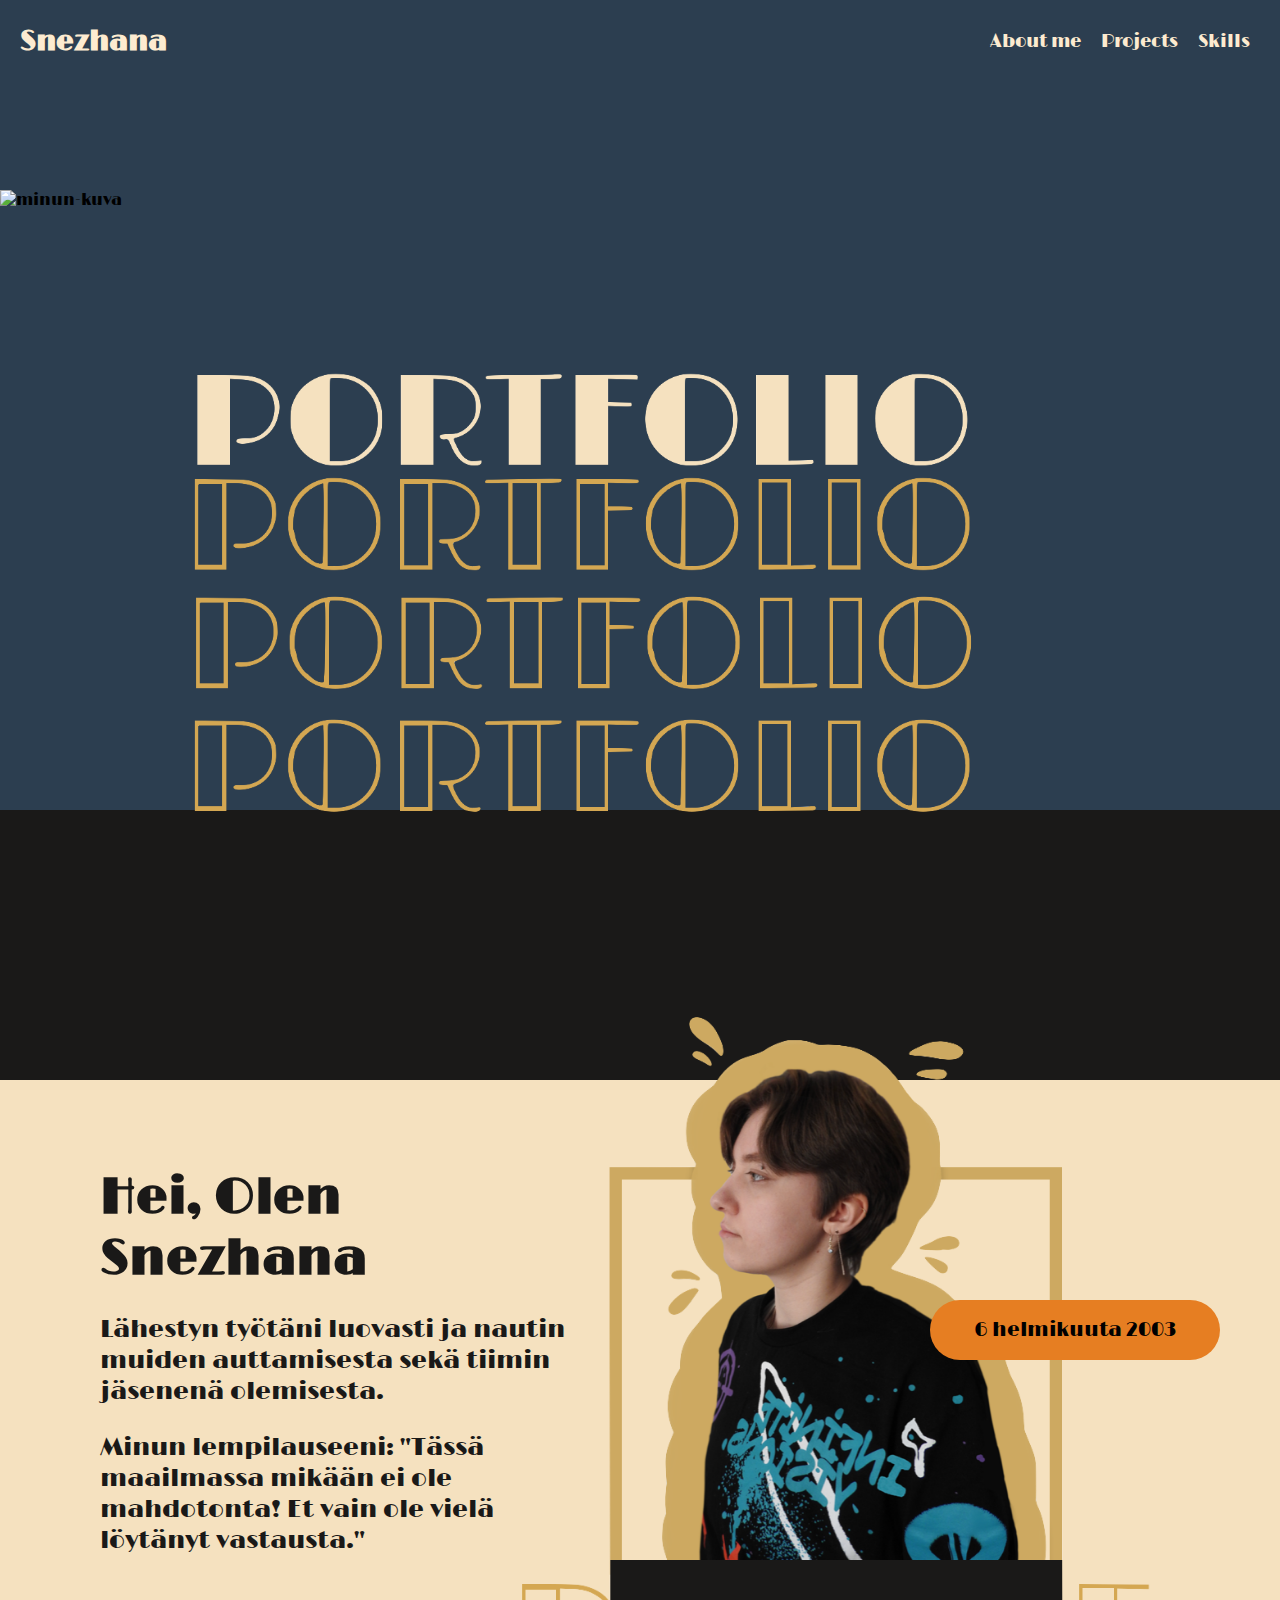
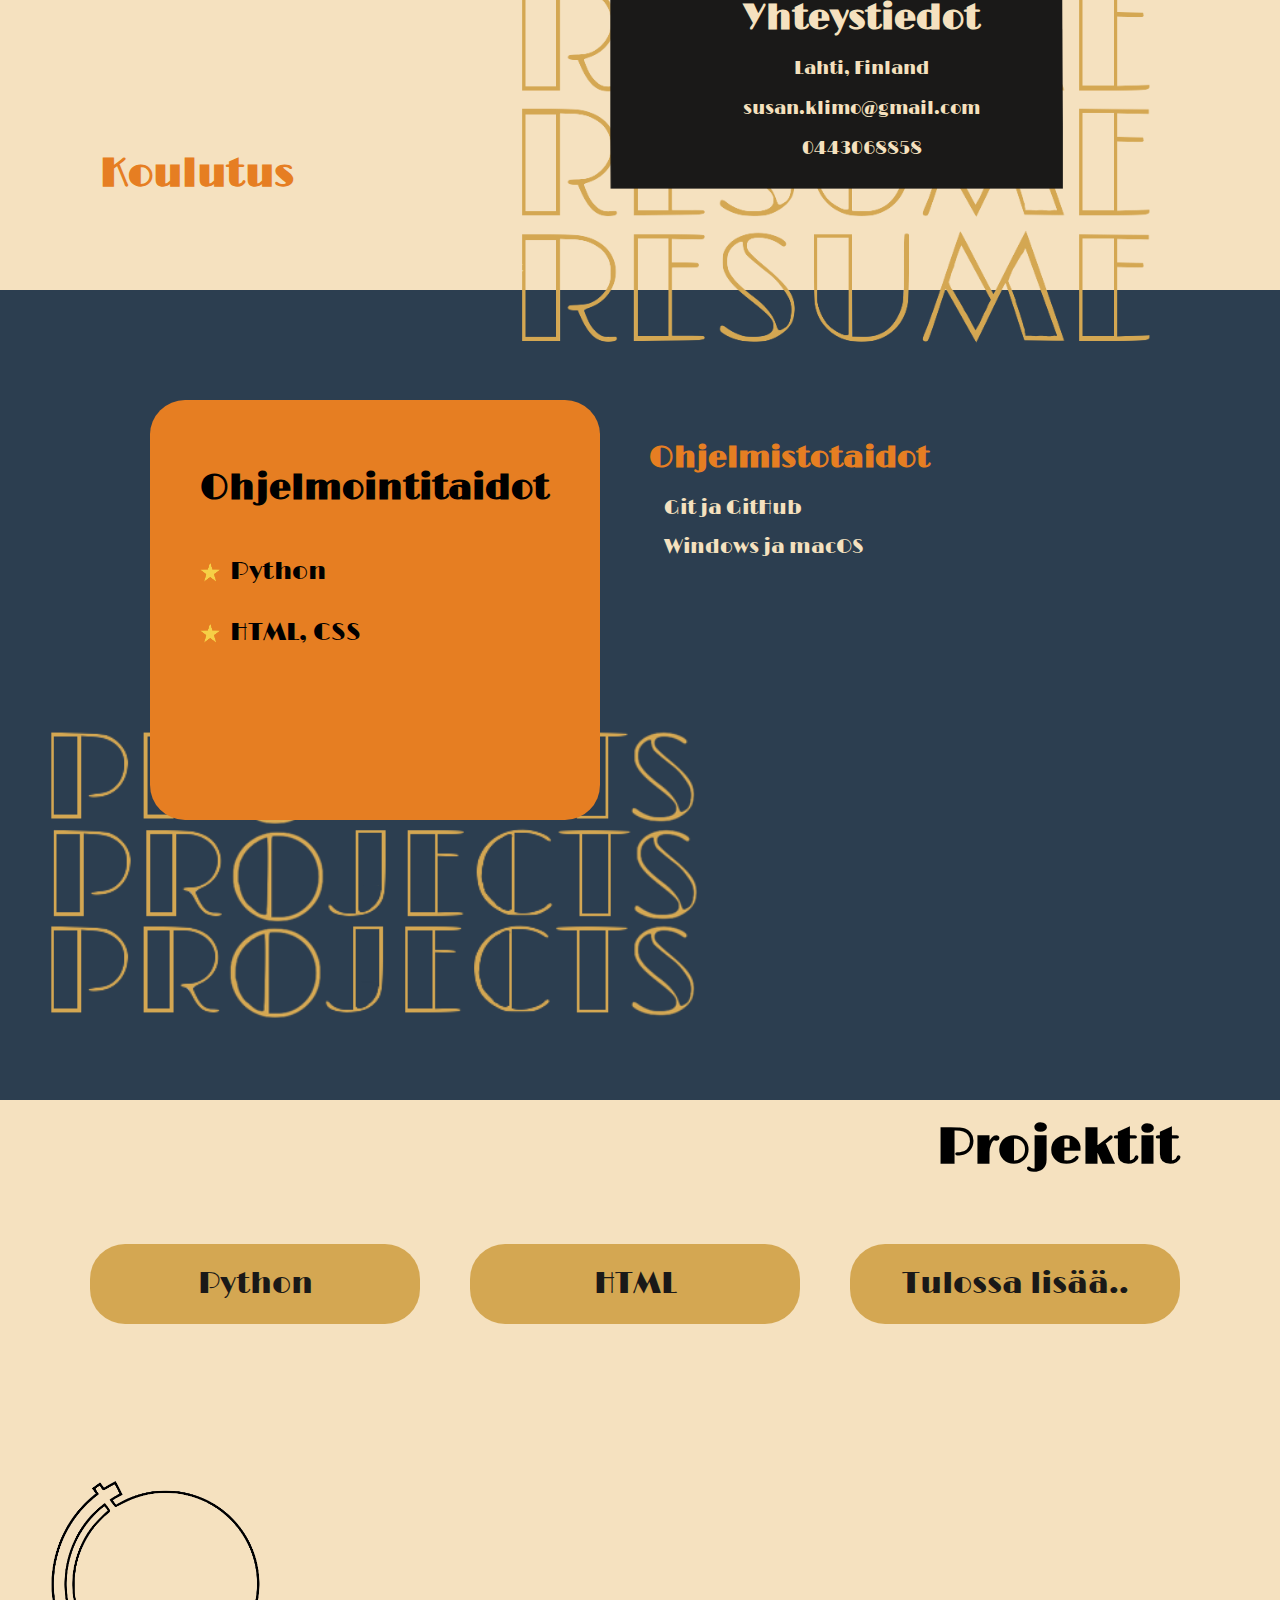
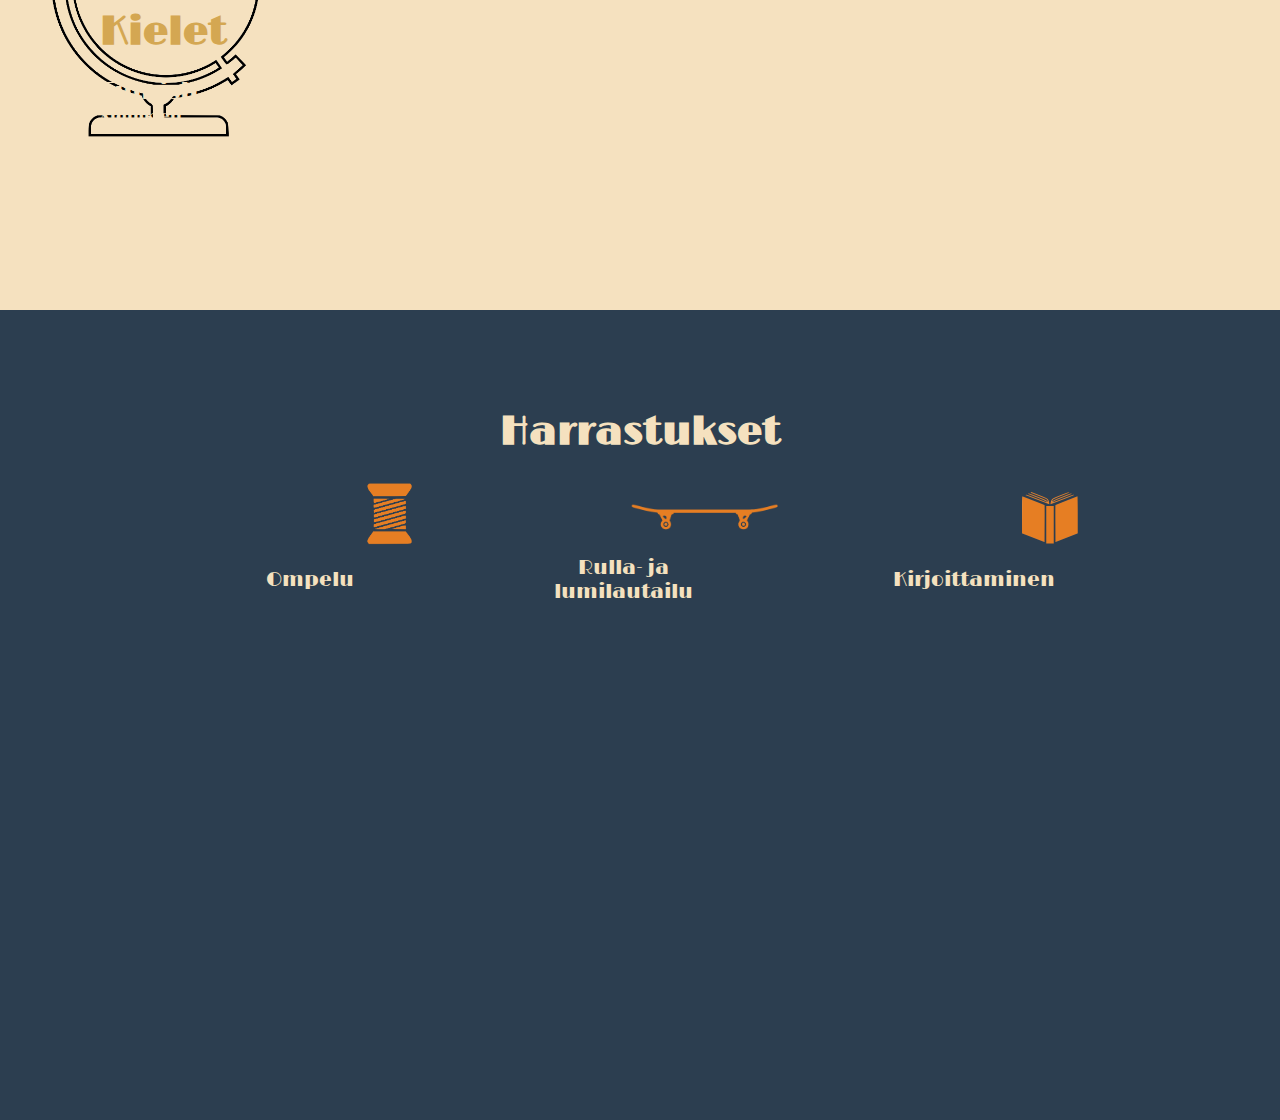
==== commit 2dec5094: "sahkoposti korjattu" ====
--- a/index.html
+++ b/index.html
@@ -53,7 +53,7 @@
         <div class="contact">
             <h4>Yhteystiedot</h4>
             <p>Lahti, Finland</p>
-            <p>susanna.klimova@gmail.com</p>
+            <p>susan.klimo@gmail.com</p>
             <p>0443068858</p>
         </div>
 
@@ -134,4 +134,4 @@
     </div>
 
 </body>
-</html>+</html>
